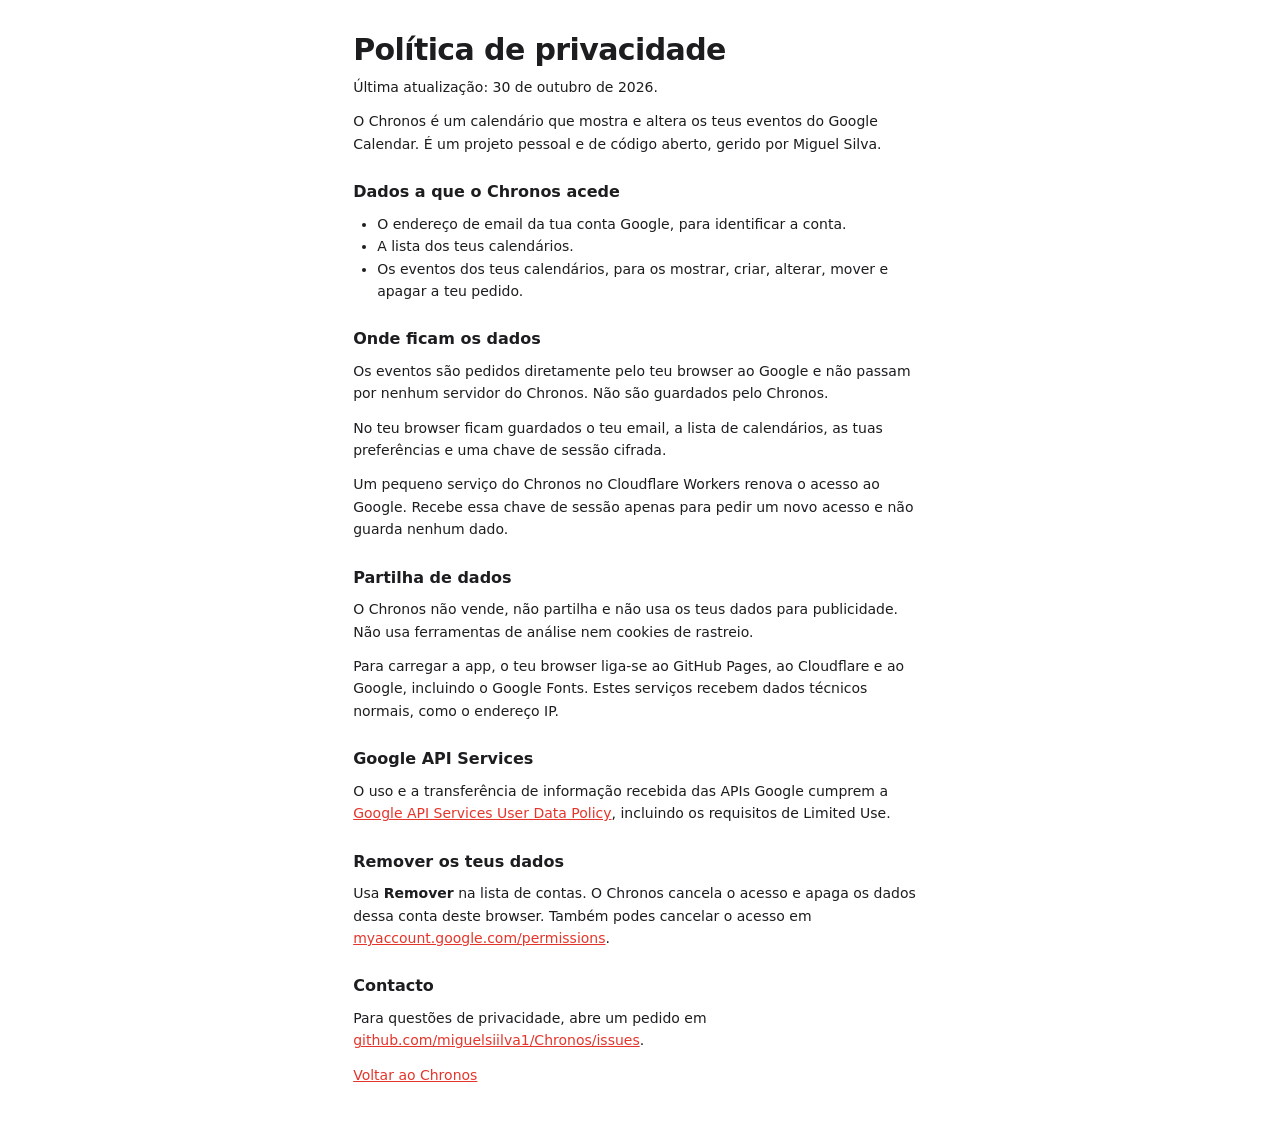
==== privacy.html @ e851f5c9 "Add repeating events with this, following and all scopes Also adds a Content Security Policy, frame " ====
<!doctype html>
<html lang="pt-PT">
<head>
  <meta charset="utf-8">
  <meta http-equiv="Content-Security-Policy" content="default-src 'none'; style-src 'self' https://fonts.googleapis.com; font-src https://fonts.gstatic.com; img-src 'self'; base-uri 'none'; form-action 'none'">
  <meta name="viewport" content="width=device-width, initial-scale=1">
  <title>Privacidade do Chronos</title>
  <link rel="icon" href="icons/icon.svg" type="image/svg+xml">
  <link rel="stylesheet" href="https://fonts.googleapis.com/css2?family=Inter:wght@400;500;600;700&display=swap">
  <link rel="stylesheet" href="styles.css">
</head>
<body class="legal-page">
  <main class="legal">
    <h1>Política de privacidade</h1>
    <p>Última atualização: 30 de outubro de 2026.</p>
    <p>O Chronos é um calendário que mostra e altera os teus eventos do Google Calendar. É um projeto pessoal e de código aberto, gerido por Miguel Silva.</p>

    <h2>Dados a que o Chronos acede</h2>
    <ul>
      <li>O endereço de email da tua conta Google, para identificar a conta.</li>
      <li>A lista dos teus calendários.</li>
      <li>Os eventos dos teus calendários, para os mostrar, criar, alterar, mover e apagar a teu pedido.</li>
    </ul>

    <h2>Onde ficam os dados</h2>
    <p>Os eventos são pedidos diretamente pelo teu browser ao Google e não passam por nenhum servidor do Chronos. Não são guardados pelo Chronos.</p>
    <p>No teu browser ficam guardados o teu email, a lista de calendários, as tuas preferências e uma chave de sessão cifrada.</p>
    <p>Um pequeno serviço do Chronos no Cloudflare Workers renova o acesso ao Google. Recebe essa chave de sessão apenas para pedir um novo acesso e não guarda nenhum dado.</p>

    <h2>Partilha de dados</h2>
    <p>O Chronos não vende, não partilha e não usa os teus dados para publicidade. Não usa ferramentas de análise nem cookies de rastreio.</p>
    <p>Para carregar a app, o teu browser liga-se ao GitHub Pages, ao Cloudflare e ao Google, incluindo o Google Fonts. Estes serviços recebem dados técnicos normais, como o endereço IP.</p>

    <h2>Google API Services</h2>
    <p>O uso e a transferência de informação recebida das APIs Google cumprem a <a href="https://developers.google.com/terms/api-services-user-data-policy">Google API Services User Data Policy</a>, incluindo os requisitos de Limited Use.</p>

    <h2>Remover os teus dados</h2>
    <p>Usa <strong>Remover</strong> na lista de contas. O Chronos cancela o acesso e apaga os dados dessa conta deste browser. Também podes cancelar o acesso em <a href="https://myaccount.google.com/permissions">myaccount.google.com/permissions</a>.</p>

    <h2>Contacto</h2>
    <p>Para questões de privacidade, abre um pedido em <a href="https://github.com/miguelsiilva1/Chronos/issues">github.com/miguelsiilva1/Chronos/issues</a>.</p>

    <p><a href="./">Voltar ao Chronos</a></p>
  </main>
</body>
</html>
---- styles.css ----
:root {
  color-scheme: light dark;

  --font: 'Inter', 'Segoe UI', system-ui, sans-serif;

  --bg: #ffffff;
  --bg-side: #f7f7f8;
  --bg-raised: #ffffff;
  --bg-hover: #efeff1;
  --bg-weekend: #fafafb;
  --bg-control: #eeeef0;
  --bg-selected: #ffffff;
  --band: #e8e8eb;
  --text: #1d1d1f;
  --text-2: #636366;
  --text-3: #76767b;
  --line: #ececee;
  --line-2: #d6d6da;
  --accent: #e5352b;
  --on-accent: #ffffff;
  --ev-fill: 13%;
  --ev-ink: 58%;
  --shadow: 0 6px 24px rgba(0, 0, 0, .12);

  --space-1: 4px;
  --space-2: 8px;
  --space-3: 12px;
  --space-4: 16px;
  --space-5: 24px;
  --space-6: 32px;

  --radius-s: 4px;
  --radius-m: 6px;
  --radius-l: 10px;
  --radius-full: 999px;

  --fs-xs: 11px;
  --fs-s: 12px;
  --fs-m: 13px;
  --fs-base: 14px;
  --fs-l: 16px;
  --fs-title: 30px;

  --hour: 52px;
  --gutter: 58px;
  --sidebar: 252px;
  --month-line: 20px;
  --speed: 150ms;
}

@media (prefers-color-scheme: dark) {
  :root {
    --bg: #1c1c1e;
    --bg-side: #161618;
    --bg-raised: #2a2a2d;
    --bg-hover: #303033;
    --bg-weekend: #1f1f21;
    --bg-control: #2c2c2f;
    --bg-selected: #48484c;
    --band: #333337;
    --text: #f5f5f7;
    --text-2: #b4b4ba;
    --text-3: #98989f;
    --line: #2d2d30;
    --line-2: #434347;
    --accent: #ff453a;
    --ev-fill: 26%;
    --ev-ink: 62%;
    --shadow: 0 6px 24px rgba(0, 0, 0, .5);
  }
}

* { box-sizing: border-box; }
[hidden] { display: none !important; }

html, body { height: 100%; }

body {
  margin: 0;
  background: var(--bg);
  color: var(--text);
  font: 400 var(--fs-base)/1.4 var(--font);
  font-variant-numeric: tabular-nums;
  -webkit-font-smoothing: antialiased;
  overflow: hidden;
}

body.legal-page { overflow: auto; }

h1, h2, p, ul { margin: 0; padding: 0; }
ul { list-style: none; }
button, input, select, textarea { font: inherit; color: inherit; }
button { background: none; border: 0; padding: 0; cursor: pointer; }
code { font-family: Consolas, 'Cascadia Mono', monospace; font-size: .95em; }
svg { width: 16px; height: 16px; fill: none; stroke: currentColor; stroke-width: 1.5; stroke-linecap: round; stroke-linejoin: round; }

:focus-visible { outline: 2px solid var(--accent); outline-offset: 1px; }

/* Shell */

.app { display: flex; height: 100dvh; }

.sidebar {
  flex: none;
  width: var(--sidebar);
  display: flex;
  flex-direction: column;
  gap: var(--space-5);
  padding: var(--space-4);
  background: var(--bg-side);
  border-right: 1px solid var(--line);
  overflow-y: auto;
}

.sidebar-hidden .sidebar { display: none; }
.scrim { display: none; }

.main { flex: 1; min-width: 0; display: flex; flex-direction: column; }

.topbar {
  flex: none;
  display: flex;
  align-items: center;
  gap: var(--space-3);
  padding: var(--space-3) var(--space-5) var(--space-3) var(--space-4);
  border-bottom: 1px solid var(--line);
}

.topbar-gap { flex: 1; }

.title {
  font-size: var(--fs-title);
  font-weight: 700;
  letter-spacing: -.022em;
  line-height: 1.2;
  white-space: nowrap;
}

.title span { font-weight: 400; color: var(--text-3); margin-left: .22em; }

.status { font-size: var(--fs-s); color: var(--text-3); white-space: nowrap; }

.view { flex: 1; min-height: 0; position: relative; }

/* Controls */

.icon-btn {
  display: inline-flex;
  align-items: center;
  justify-content: center;
  width: 28px;
  height: 28px;
  border-radius: var(--radius-m);
  color: var(--text-2);
  transition: background var(--speed), color var(--speed);
}

.icon-btn:hover { background: var(--bg-hover); color: var(--text); }

.btn {
  padding: 5px var(--space-3);
  border: 1px solid var(--line-2);
  border-radius: var(--radius-m);
  font-size: var(--fs-m);
  font-weight: 500;
  white-space: nowrap;
  transition: background var(--speed);
}

.btn:hover { background: var(--bg-hover); }
.btn-block { width: 100%; }
.btn-danger { color: var(--accent); }

.btn-primary {
  background: var(--accent);
  border-color: var(--accent);
  color: var(--on-accent);
  font-weight: 600;
  transition: opacity var(--speed);
}

.btn-primary:hover { background: var(--accent); opacity: .88; }

.btn-session { border-color: var(--accent); color: var(--accent); }

.btn-add {
  display: inline-flex;
  align-items: center;
  justify-content: center;
  width: 30px;
  height: 30px;
  border-radius: var(--radius-full);
  background: var(--accent);
  color: var(--on-accent);
  transition: opacity var(--speed);
}

.btn-add:hover { opacity: .88; }
.btn-add svg { stroke-width: 2; }

.segmented {
  display: inline-flex;
  padding: 2px;
  border-radius: var(--radius-m);
  background: var(--bg-control);
}

.segmented button {
  padding: 3px var(--space-3);
  border-radius: var(--radius-s);
  font-size: var(--fs-m);
  font-weight: 500;
  color: var(--text-2);
  transition: color var(--speed);
}

.segmented button:hover { color: var(--text); }

.segmented button[aria-pressed="true"] {
  background: var(--bg-selected);
  color: var(--text);
  font-weight: 600;
  box-shadow: 0 0 0 .5px var(--line-2);
}

.nav { display: inline-flex; align-items: center; gap: var(--space-1); }

/* Mini calendar */

.mini-head { display: flex; align-items: center; gap: 2px; margin-bottom: var(--space-2); }
.mini-head h2 { flex: 1; font-size: var(--fs-base); font-weight: 600; padding-left: var(--space-1); }

.mini-grid { display: grid; grid-template-columns: repeat(7, 1fr); row-gap: 2px; }

.mini-label {
  height: 24px;
  display: flex;
  align-items: center;
  justify-content: center;
  font-size: var(--fs-xs);
  color: var(--text-3);
}

.mini-day { position: relative; height: 28px; font-size: var(--fs-s); font-weight: 500; }
.mini-day.is-out { color: var(--text-3); font-weight: 400; }
.mini-day.in-range { background: var(--band); }
.mini-day.range-start { border-radius: var(--radius-full) 0 0 var(--radius-full); }
.mini-day.range-end { border-radius: 0 var(--radius-full) var(--radius-full) 0; }
.mini-day.range-start.range-end { border-radius: var(--radius-full); }

.mini-day span {
  display: inline-flex;
  align-items: center;
  justify-content: center;
  width: 24px;
  height: 24px;
  border-radius: var(--radius-full);
  transition: background var(--speed);
}

.mini-day:hover span { background: var(--bg-hover); }
.mini-day.is-today { color: var(--on-accent); font-weight: 700; }
.mini-day.is-today span, .mini-day.is-today:hover span { background: var(--accent); }

/* Sidebar lists */

.side-section h2 {
  font-size: var(--fs-s);
  font-weight: 600;
  color: var(--text-3);
  padding: 0 var(--space-1);
  margin-bottom: var(--space-2);
}

.cal-group + .cal-group { margin-top: var(--space-3); }

.cal-group-name {
  padding: 0 var(--space-1);
  margin-bottom: 2px;
  font-size: var(--fs-xs);
  color: var(--text-3);
  overflow: hidden;
  text-overflow: ellipsis;
  white-space: nowrap;
}

.cal-row {
  display: flex;
  align-items: center;
  gap: var(--space-2);
  padding: 4px var(--space-1);
  border-radius: var(--radius-m);
  font-size: var(--fs-m);
  cursor: pointer;
  transition: background var(--speed);
}

.cal-row:hover { background: var(--bg-hover); }
.cal-row span { min-width: 0; overflow: hidden; text-overflow: ellipsis; white-space: nowrap; }

.cal-row input {
  flex: none;
  appearance: none;
  width: 15px;
  height: 15px;
  margin: 0;
  border: 1.5px solid var(--c);
  border-radius: var(--radius-s);
  cursor: pointer;
}

.cal-row input:checked {
  background: var(--c) url("data:image/svg+xml,%3Csvg xmlns='http://www.w3.org/2000/svg' viewBox='0 0 16 16'%3E%3Cpath d='m3.5 8.5 3 3 6-7' fill='none' stroke='%23fff' stroke-width='2.4' stroke-linecap='round' stroke-linejoin='round'/%3E%3C/svg%3E") center/100% no-repeat;
}

.account-list { margin-bottom: var(--space-2); }

.account-list li {
  display: flex;
  align-items: center;
  gap: var(--space-2);
  padding: 4px var(--space-1);
  font-size: var(--fs-s);
}

.account-list li > span { flex: 1; min-width: 0; overflow: hidden; text-overflow: ellipsis; white-space: nowrap; }
.account-list li.is-expired > span { color: var(--text-3); }

.link-btn { font-size: var(--fs-s); color: var(--text-3); transition: color var(--speed); }
.link-btn:hover { color: var(--accent); }

.side-foot { margin-top: auto; display: flex; flex-direction: column; gap: var(--space-3); }
.side-foot p { font-size: var(--fs-s); line-height: 1.5; color: var(--text-2); }

/* Week and day */

.tv { position: absolute; inset: 0; overflow-y: auto; overflow-x: hidden; }

.tv-sticky {
  position: sticky;
  top: 0;
  z-index: 5;
  background: var(--bg);
  border-bottom: 1px solid var(--line-2);
}

.tv-days, .tv-body, .tv-allday {
  display: grid;
  grid-template-columns: var(--gutter) repeat(var(--days), minmax(0, 1fr));
}

.tv-day {
  display: flex;
  align-items: center;
  gap: 6px;
  height: 42px;
  padding: 0 var(--space-2);
  border-left: 1px solid transparent;
  font-size: var(--fs-m);
  color: var(--text-2);
  text-align: left;
  transition: background var(--speed);
}

.tv-day:hover { background: var(--bg-hover); }
.tv-day b { font-size: 18px; font-weight: 600; color: var(--text); }
.tv-day .day-short { display: none; }

.tv-day.is-today { color: var(--accent); font-weight: 500; }

.tv-day.is-today b {
  display: inline-flex;
  align-items: center;
  justify-content: center;
  min-width: 30px;
  height: 26px;
  padding: 0 var(--space-1);
  border-radius: var(--radius-full);
  background: var(--accent);
  color: var(--on-accent);
  font-weight: 700;
}

.tv-allday { border-top: 1px solid var(--line); }

.tv-allday-label {
  padding: var(--space-1) var(--space-2) 0 0;
  font-size: var(--fs-xs);
  color: var(--text-3);
  text-align: right;
}

.tv-allday-grid {
  grid-column: 2 / -1;
  display: grid;
  grid-template-columns: repeat(var(--days), minmax(0, 1fr));
  grid-auto-rows: 22px;
  gap: 2px 0;
  min-height: 26px;
  max-height: 96px;
  padding: 2px 0;
  overflow-y: auto;
  position: relative;
}

.tv-allday-cells {
  position: absolute;
  inset: 0;
  display: grid;
  grid-template-columns: repeat(var(--days), minmax(0, 1fr));
}

.tv-allday-cell { border-left: 1px solid var(--line); }

.tv-allday-ev {
  grid-column: var(--from) / var(--to);
  grid-row: var(--lane);
  z-index: 1;
  min-width: 0;
  margin: 0 3px;
  padding: 0 6px;
  border-left: 3px solid var(--c);
  border-radius: var(--radius-s);
  background: color-mix(in srgb, var(--c) var(--ev-fill), var(--bg));
  color: color-mix(in srgb, var(--c) var(--ev-ink), var(--text));
  font-size: var(--fs-s);
  font-weight: 500;
  text-align: left;
  overflow: hidden;
  text-overflow: ellipsis;
  white-space: nowrap;
  transition: background var(--speed);
}

.tv-allday-ev:hover { background: color-mix(in srgb, var(--c) calc(var(--ev-fill) + 8%), var(--bg)); }

.tv-body { position: relative; height: calc(var(--hour) * 24); user-select: none; -webkit-user-select: none; }

.tv-gutter { position: relative; }

.tv-hour {
  position: absolute;
  right: var(--space-2);
  top: calc(var(--h) * var(--hour));
  transform: translateY(-50%);
  font-size: var(--fs-xs);
  color: var(--text-3);
}

.tv-hour.is-near-now { visibility: hidden; }

.tv-col {
  position: relative;
  border-left: 1px solid var(--line);
  background-image: linear-gradient(var(--line) 1px, transparent 1px);
  background-size: 100% var(--hour);
  cursor: cell;
}

.tv-col.is-weekend { background-color: var(--bg-weekend); }

.tv-now-line {
  position: absolute;
  left: var(--gutter);
  right: 0;
  top: calc(var(--now) / 60 * var(--hour));
  height: 1px;
  background: color-mix(in srgb, var(--accent) 35%, transparent);
  pointer-events: none;
  z-index: 3;
}

.tv-now-time {
  position: absolute;
  right: var(--space-2);
  top: calc(var(--now) / 60 * var(--hour));
  transform: translateY(-50%);
  font-size: var(--fs-xs);
  font-weight: 600;
  color: var(--accent);
}

.tv-now-mark {
  position: absolute;
  left: 0;
  right: 0;
  top: calc(var(--now) / 60 * var(--hour) - 1px);
  height: 2px;
  background: var(--accent);
  pointer-events: none;
  z-index: 4;
}

.tv-now-mark::before {
  content: '';
  position: absolute;
  left: -5px;
  top: -4px;
  width: 10px;
  height: 10px;
  border-radius: var(--radius-full);
  background: var(--accent);
}

.ev {
  position: absolute;
  top: calc(var(--top) / 60 * var(--hour) + 1px);
  height: calc(var(--dur) / 60 * var(--hour) - 2px);
  left: calc(var(--col) * 100% / var(--cols) + 2px);
  width: calc(100% / var(--cols) - 4px);
  display: block;
  padding: 3px 6px;
  border-left: 3px solid var(--c);
  border-radius: var(--radius-s);
  background: color-mix(in srgb, var(--c) var(--ev-fill), var(--bg));
  color: color-mix(in srgb, var(--c) var(--ev-ink), var(--text));
  font-size: var(--fs-s);
  line-height: 1.3;
  text-align: left;
  overflow: hidden;
  cursor: pointer;
  z-index: 2;
  transition: background var(--speed);
}

.ev:hover { background: color-mix(in srgb, var(--c) calc(var(--ev-fill) + 8%), var(--bg)); }
.ev strong, .ev span { display: block; overflow: hidden; text-overflow: ellipsis; white-space: nowrap; }
.ev strong { font-weight: 600; }
.ev span { opacity: .85; }

.ev--short { padding-top: 1px; padding-bottom: 0; }
.ev--short strong, .ev--short span { display: inline; }
.ev--short span { margin-left: var(--space-1); }

.ev--ghost { z-index: 6; pointer-events: none; outline: 1px solid var(--c); }

/* Month */

.month { position: absolute; inset: 0; display: flex; flex-direction: column; }

.m-head, .m-grid { display: grid; grid-template-columns: repeat(7, minmax(0, 1fr)); }

.m-head { flex: none; border-bottom: 1px solid var(--line-2); }

.m-head div { padding: var(--space-2) var(--space-2); font-size: var(--fs-m); color: var(--text-2); }
.m-head .day-short { display: none; }

.m-grid { flex: 1; min-height: 0; grid-template-rows: repeat(6, minmax(0, 1fr)); }

.m-day {
  min-height: 0;
  min-width: 0;
  display: flex;
  flex-direction: column;
  padding: var(--space-1);
  border-right: 1px solid var(--line);
  border-bottom: 1px solid var(--line);
  overflow: hidden;
}

.m-day:nth-child(7n) { border-right: 0; }
.m-day.is-weekend { background: var(--bg-weekend); }

.m-num {
  flex: none;
  align-self: flex-start;
  min-width: 26px;
  height: 26px;
  padding: 0 var(--space-1);
  margin-bottom: 2px;
  border-radius: var(--radius-full);
  font-size: var(--fs-m);
  font-weight: 600;
  transition: background var(--speed);
}

.m-num:hover { background: var(--bg-hover); }
.m-day.is-out .m-num { color: var(--text-3); font-weight: 400; }
.m-day.is-today .m-num { background: var(--accent); color: var(--on-accent); font-weight: 700; }

.m-events { flex: 1; min-height: 0; overflow: hidden; }

.m-ev {
  display: flex;
  align-items: center;
  gap: 5px;
  width: 100%;
  height: var(--month-line);
  padding: 0 var(--space-1);
  border-radius: var(--radius-s);
  font-size: var(--fs-s);
  text-align: left;
  transition: background var(--speed);
}

.m-ev:hover { background: var(--bg-hover); }
.m-ev i { flex: none; width: 7px; height: 7px; border-radius: var(--radius-full); background: var(--c); }
.m-ev span { flex: 1; min-width: 0; overflow: hidden; text-overflow: ellipsis; white-space: nowrap; }
.m-ev time { flex: none; font-size: var(--fs-xs); color: var(--text-3); }

.m-ev--all {
  border-left: 3px solid var(--c);
  background: color-mix(in srgb, var(--c) var(--ev-fill), var(--bg));
  color: color-mix(in srgb, var(--c) var(--ev-ink), var(--text));
  font-weight: 500;
}

.m-ev--all:hover { background: color-mix(in srgb, var(--c) calc(var(--ev-fill) + 8%), var(--bg)); }

.m-more {
  display: block;
  width: 100%;
  height: var(--month-line);
  padding: 0 var(--space-1);
  font-size: var(--fs-xs);
  font-weight: 500;
  color: var(--text-2);
  text-align: left;
  transition: color var(--speed);
}

.m-more:hover { color: var(--text); }

/* Popover */

.popover {
  position: fixed;
  z-index: 20;
  width: min(320px, calc(100vw - var(--space-5)));
  max-height: calc(100dvh - var(--space-5));
  padding: var(--space-4);
  overflow-y: auto;
  border: 1px solid var(--line-2);
  border-radius: var(--radius-l);
  background: var(--bg-raised);
  box-shadow: var(--shadow);
}

.popover:focus { outline: none; }

.pop-head { display: flex; align-items: baseline; gap: var(--space-2); }

.pop-head i {
  flex: none;
  width: 10px;
  height: 10px;
  border-radius: var(--radius-full);
  background: var(--c);
}

.pop-head h2 { font-size: var(--fs-l); font-weight: 600; line-height: 1.3; overflow-wrap: anywhere; }

.pop-line { margin-top: var(--space-1); padding-left: 18px; font-size: var(--fs-m); color: var(--text-2); overflow-wrap: anywhere; }

.pop-notes {
  margin-top: var(--space-3);
  padding-top: var(--space-3);
  border-top: 1px solid var(--line);
  font-size: var(--fs-m);
  white-space: pre-wrap;
  overflow-wrap: anywhere;
}

.pop-actions {
  display: flex;
  flex-wrap: wrap;
  gap: var(--space-2);
  margin-top: var(--space-4);
}

.pop-actions a { color: inherit; text-decoration: none; }
.pop-confirm { width: 100%; font-size: var(--fs-m); color: var(--text-2); }

/* Editor */

.editor {
  width: min(460px, calc(100vw - var(--space-5)));
  max-height: calc(100dvh - var(--space-5));
  padding: var(--space-5);
  border: 1px solid var(--line-2);
  border-radius: var(--radius-l);
  background: var(--bg-raised);
  color: var(--text);
  box-shadow: var(--shadow);
}

.editor::backdrop { background: rgba(0, 0, 0, .28); }

.editor h2 { font-size: var(--fs-l); font-weight: 600; margin-bottom: var(--space-3); }

.input {
  width: 100%;
  min-width: 0;
  padding: 6px var(--space-2);
  border: 1px solid var(--line-2);
  border-radius: var(--radius-m);
  background: transparent;
  font-size: var(--fs-base);
}

select.input option, select.input optgroup { background: var(--bg-raised); color: var(--text); }

.input:focus { outline: 2px solid var(--accent); outline-offset: -1px; }
textarea.input { resize: vertical; }

.input-title { font-size: var(--fs-l); font-weight: 500; margin-bottom: var(--space-3); }
.input-time { width: 92px; flex: none; }

.check {
  display: inline-flex;
  align-items: center;
  gap: var(--space-2);
  margin: 0 0 var(--space-3) 88px;
  font-size: var(--fs-m);
  cursor: pointer;
}

.check input { accent-color: var(--accent); margin: 0; }

.field-row { display: flex; align-items: center; gap: var(--space-2); margin-bottom: var(--space-2); }
.field-row.field-top { align-items: flex-start; }
.field-row.field-top label { padding-top: 7px; }
.field-row label { flex: none; width: 80px; font-size: var(--fs-m); color: var(--text-2); }

.is-all-day .input-time { display: none; }

.editor-error { margin-top: var(--space-2); font-size: var(--fs-m); color: var(--accent); font-weight: 500; }

.weekdays { display: flex; gap: var(--space-1); margin: 0 0 var(--space-2) 88px; }

.weekdays button {
  width: 30px;
  height: 30px;
  border: 1px solid var(--line-2);
  border-radius: var(--radius-full);
  font-size: var(--fs-s);
  font-weight: 500;
  transition: background var(--speed);
}

.weekdays button:hover { background: var(--bg-hover); }
.weekdays button[aria-pressed="true"] { background: var(--accent); border-color: var(--accent); color: var(--on-accent); }

.scope { margin: var(--space-3) 0 0; padding: var(--space-3); border: 1px solid var(--line-2); border-radius: var(--radius-m); }
.scope legend { padding: 0 var(--space-1); font-size: var(--fs-m); color: var(--text-2); }
.scope label { display: flex; align-items: center; gap: var(--space-2); padding: 2px 0; font-size: var(--fs-m); cursor: pointer; }
.scope input { accent-color: var(--accent); margin: 0; }

.side-links { display: flex; gap: var(--space-3); }
.side-links a { color: var(--text-3); text-decoration: none; transition: color var(--speed); }
.side-links a:hover { color: var(--text); }

.legal { max-width: 68ch; margin: 0 auto; padding: var(--space-6) var(--space-4); line-height: 1.6; }
.legal h1 { font-size: var(--fs-title); letter-spacing: -.02em; line-height: 1.2; margin-bottom: var(--space-2); }
.legal h2 { font-size: var(--fs-l); margin: var(--space-5) 0 var(--space-2); }
.legal p, .legal ul { margin-bottom: var(--space-3); }
.legal ul { padding-left: var(--space-5); list-style: disc; }
.legal a { color: var(--accent); }

.editor-actions { display: flex; justify-content: flex-end; gap: var(--space-2); margin-top: var(--space-4); }

/* Toast */

.toast {
  position: fixed;
  left: 50%;
  bottom: var(--space-5);
  transform: translateX(-50%);
  z-index: 30;
  max-width: calc(100vw - var(--space-5));
  padding: var(--space-2) var(--space-4);
  border-radius: var(--radius-m);
  background: var(--text);
  color: var(--bg);
  font-size: var(--fs-m);
  font-weight: 500;
}

/* Phone */

@media (max-width: 760px) {
  :root { --gutter: 44px; --fs-title: 24px; --hour: 48px; }

  .sidebar {
    position: fixed;
    inset: 0 auto 0 0;
    z-index: 15;
    width: min(290px, 84vw);
    display: none;
    box-shadow: var(--shadow);
  }

  .drawer-open .sidebar { display: flex; }

  .drawer-open .scrim {
    display: block;
    position: fixed;
    inset: 0;
    z-index: 14;
    background: rgba(0, 0, 0, .32);
  }

  .topbar {
    flex-wrap: wrap;
    gap: var(--space-2);
    padding: var(--space-2) var(--space-3);
  }

  .title { flex: 1 1 calc(100% - 92px); min-width: 0; overflow: hidden; text-overflow: ellipsis; }
  .status, .topbar-gap { display: none; }
  .btn-add { order: 1; }
  .btn-session { order: 2; width: 100%; }
  .segmented { order: 3; flex: 1; }
  .segmented button { flex: 1; }
  .nav { order: 4; }

  .tv-day { flex-direction: column; justify-content: center; gap: 0; height: 50px; padding: 0; line-height: 1.2; font-size: var(--fs-s); }
  .tv-day b { font-size: var(--fs-base); }
  .tv-day.is-today b { min-width: 24px; height: 22px; }
  .day-long, .tv-day .day-long { display: none; }
  .tv-day .day-short, .m-head .day-short { display: inline; }
  .tv-day.is-single { flex-direction: row; gap: 6px; }

  .tv-allday-label { padding-right: var(--space-1); font-size: 10px; line-height: 1.1; }
  .tv-allday-ev { margin: 0 1px; padding: 0 3px; font-size: var(--fs-xs); border-left-width: 2px; }

  .tv:not(.tv--day) .ev { padding: 2px; border-left-width: 2px; font-size: 10px; left: calc(var(--col) * 100% / var(--cols) + 1px); width: calc(100% / var(--cols) - 2px); }
  .tv:not(.tv--day) .ev strong { display: block; white-space: normal; text-overflow: clip; }
  .tv:not(.tv--day) .ev span { display: none; }

  .m-head div { padding: var(--space-1); text-align: center; font-size: var(--fs-s); }
  .m-day { padding: 2px; }
  .m-num { align-self: center; min-width: 22px; height: 22px; padding: 0 2px; font-size: var(--fs-s); }
  .m-ev { gap: 3px; padding: 0 2px; font-size: 10px; }
  .m-ev i { width: 5px; height: 5px; }
  .m-ev time { display: none; }
  .m-ev--all { border-left-width: 2px; }
  .m-more { font-size: 10px; padding: 0 2px; }

  .editor { padding: var(--space-4); }
  .check { margin-left: 0; }
  .field-row label { width: 68px; }
  .input-time { width: 76px; }
  .weekdays { margin-left: 0; }
}

@media (prefers-reduced-motion: reduce) {
  * { transition: none !important; }
}
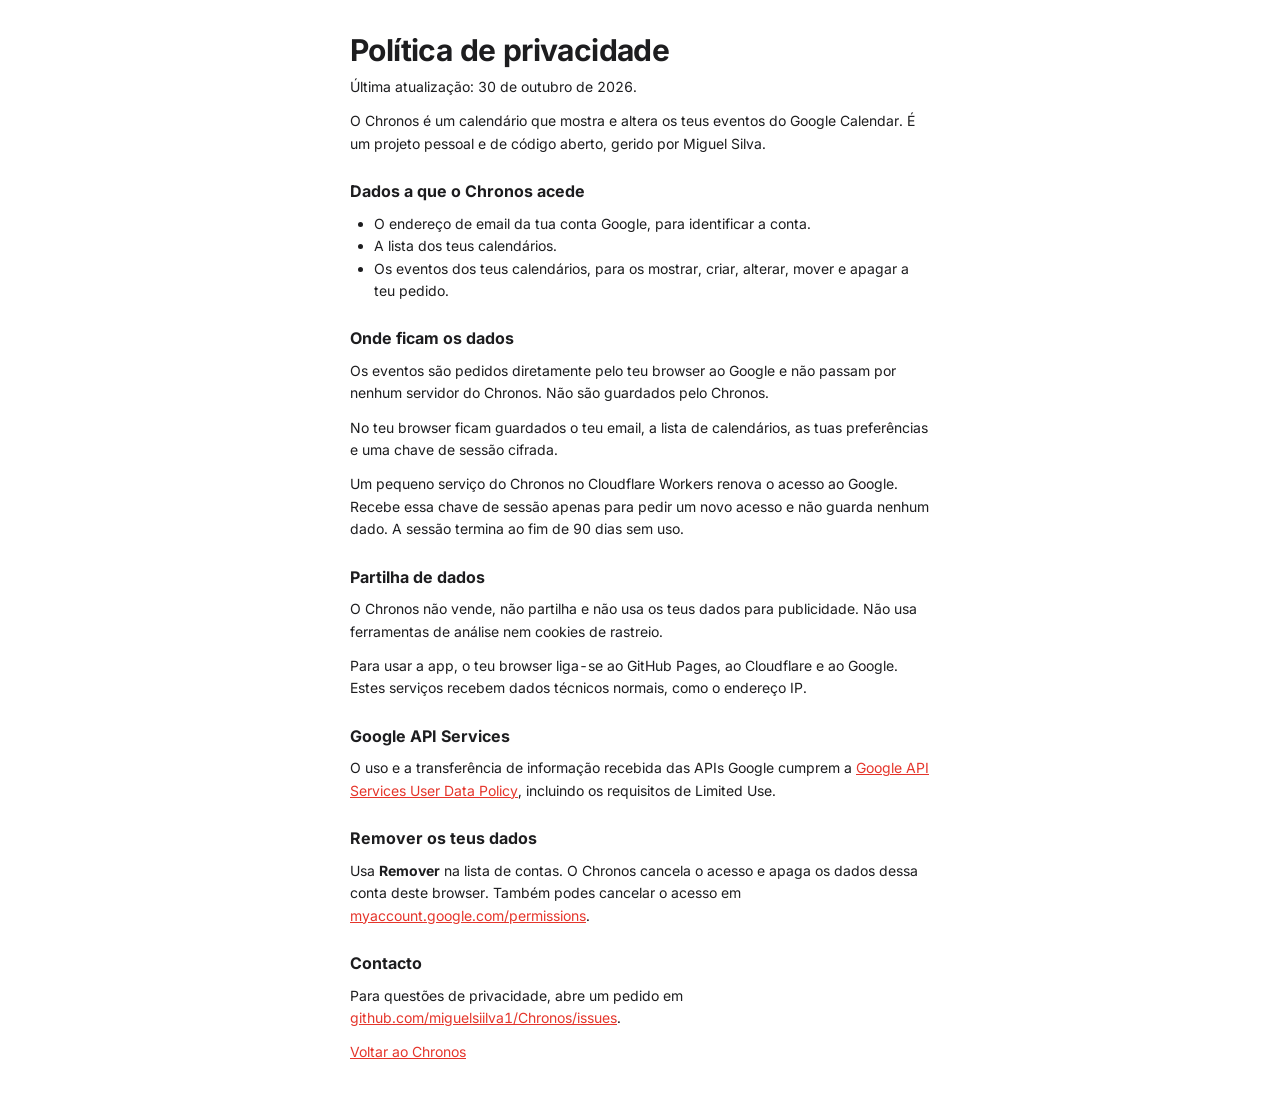
==== commit 772b0a1c: "Harden sessions and serve Inter locally Sessions now end after 90 days without use and change on eve" ====
--- a/privacy.html
+++ b/privacy.html
@@ -2,11 +2,10 @@
 <html lang="pt-PT">
 <head>
   <meta charset="utf-8">
-  <meta http-equiv="Content-Security-Policy" content="default-src 'none'; style-src 'self' https://fonts.googleapis.com; font-src https://fonts.gstatic.com; img-src 'self'; base-uri 'none'; form-action 'none'">
+  <meta http-equiv="Content-Security-Policy" content="default-src 'none'; style-src 'self'; font-src 'self'; img-src 'self'; base-uri 'none'; form-action 'none'">
   <meta name="viewport" content="width=device-width, initial-scale=1">
   <title>Privacidade do Chronos</title>
   <link rel="icon" href="icons/icon.svg" type="image/svg+xml">
-  <link rel="stylesheet" href="https://fonts.googleapis.com/css2?family=Inter:wght@400;500;600;700&display=swap">
   <link rel="stylesheet" href="styles.css">
 </head>
 <body class="legal-page">
@@ -25,11 +24,11 @@
     <h2>Onde ficam os dados</h2>
     <p>Os eventos são pedidos diretamente pelo teu browser ao Google e não passam por nenhum servidor do Chronos. Não são guardados pelo Chronos.</p>
     <p>No teu browser ficam guardados o teu email, a lista de calendários, as tuas preferências e uma chave de sessão cifrada.</p>
-    <p>Um pequeno serviço do Chronos no Cloudflare Workers renova o acesso ao Google. Recebe essa chave de sessão apenas para pedir um novo acesso e não guarda nenhum dado.</p>
+    <p>Um pequeno serviço do Chronos no Cloudflare Workers renova o acesso ao Google. Recebe essa chave de sessão apenas para pedir um novo acesso e não guarda nenhum dado. A sessão termina ao fim de 90 dias sem uso.</p>
 
     <h2>Partilha de dados</h2>
     <p>O Chronos não vende, não partilha e não usa os teus dados para publicidade. Não usa ferramentas de análise nem cookies de rastreio.</p>
-    <p>Para carregar a app, o teu browser liga-se ao GitHub Pages, ao Cloudflare e ao Google, incluindo o Google Fonts. Estes serviços recebem dados técnicos normais, como o endereço IP.</p>
+    <p>Para usar a app, o teu browser liga-se ao GitHub Pages, ao Cloudflare e ao Google. Estes serviços recebem dados técnicos normais, como o endereço IP.</p>
 
     <h2>Google API Services</h2>
     <p>O uso e a transferência de informação recebida das APIs Google cumprem a <a href="https://developers.google.com/terms/api-services-user-data-policy">Google API Services User Data Policy</a>, incluindo os requisitos de Limited Use.</p>
--- a/styles.css
+++ b/styles.css
@@ -1,3 +1,11 @@
+@font-face {
+  font-family: 'Inter';
+  font-style: normal;
+  font-weight: 100 900;
+  font-display: swap;
+  src: url('fonts/inter-latin-wght-normal.woff2') format('woff2');
+}
+
 :root {
   color-scheme: light dark;
 
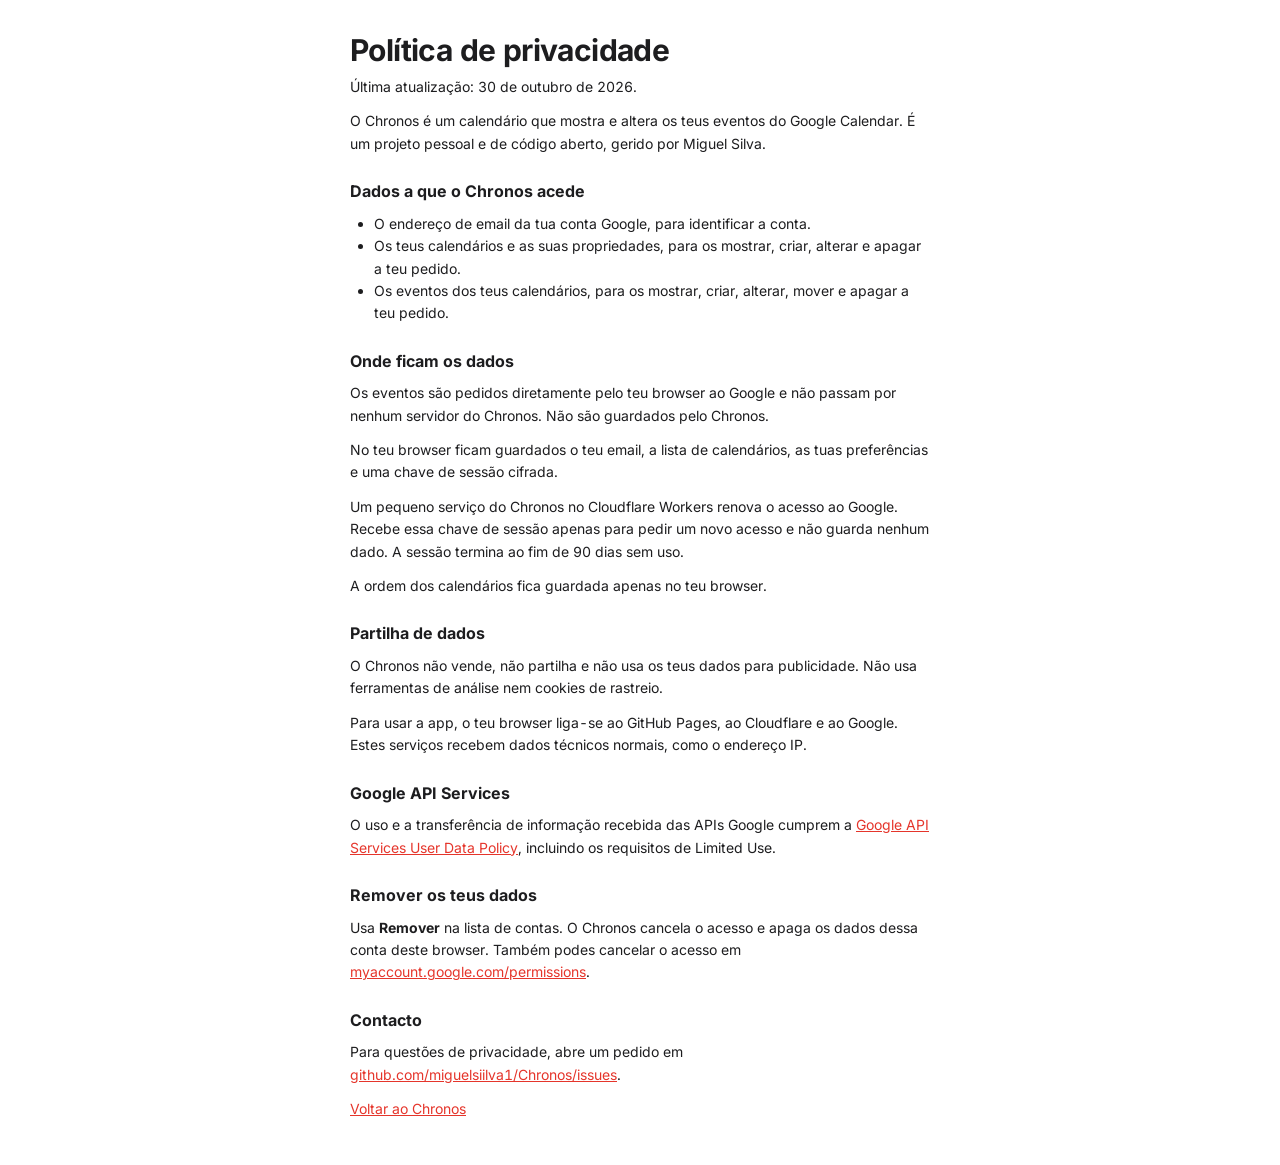
==== commit a8bc6584: "Add calendar management, reordering and an events panel Calendars can be created, renamed, recoloure" ====
--- a/privacy.html
+++ b/privacy.html
@@ -17,7 +17,7 @@
     <h2>Dados a que o Chronos acede</h2>
     <ul>
       <li>O endereço de email da tua conta Google, para identificar a conta.</li>
-      <li>A lista dos teus calendários.</li>
+      <li>Os teus calendários e as suas propriedades, para os mostrar, criar, alterar e apagar a teu pedido.</li>
       <li>Os eventos dos teus calendários, para os mostrar, criar, alterar, mover e apagar a teu pedido.</li>
     </ul>
 
@@ -25,6 +25,8 @@
     <p>Os eventos são pedidos diretamente pelo teu browser ao Google e não passam por nenhum servidor do Chronos. Não são guardados pelo Chronos.</p>
     <p>No teu browser ficam guardados o teu email, a lista de calendários, as tuas preferências e uma chave de sessão cifrada.</p>
     <p>Um pequeno serviço do Chronos no Cloudflare Workers renova o acesso ao Google. Recebe essa chave de sessão apenas para pedir um novo acesso e não guarda nenhum dado. A sessão termina ao fim de 90 dias sem uso.</p>
+
+    <p>A ordem dos calendários fica guardada apenas no teu browser.</p>
 
     <h2>Partilha de dados</h2>
     <p>O Chronos não vende, não partilha e não usa os teus dados para publicidade. Não usa ferramentas de análise nem cookies de rastreio.</p>
--- a/styles.css
+++ b/styles.css
@@ -176,6 +176,7 @@
 }
 
 .btn:hover { background: var(--bg-hover); }
+.btn:disabled { opacity: .45; cursor: not-allowed; }
 .btn-block { width: 100%; }
 .btn-danger { color: var(--accent); }
 
@@ -292,19 +293,61 @@
   white-space: nowrap;
 }
 
+.side-head { display: flex; align-items: center; justify-content: space-between; margin-bottom: var(--space-1); }
+.side-head h2 { margin-bottom: 0; }
+
 .cal-row {
   display: flex;
   align-items: center;
-  gap: var(--space-2);
-  padding: 4px var(--space-1);
+  gap: var(--space-1);
+  padding: 2px var(--space-1) 2px 0;
   border-radius: var(--radius-m);
   font-size: var(--fs-m);
-  cursor: pointer;
+  user-select: none;
+  -webkit-user-select: none;
   transition: background var(--speed);
 }
 
-.cal-row:hover { background: var(--bg-hover); }
-.cal-row span { min-width: 0; overflow: hidden; text-overflow: ellipsis; white-space: nowrap; }
+.cal-row:hover, .cal-row.is-open { background: var(--bg-hover); }
+.cal-row.is-dragging { background: var(--band); opacity: .85; cursor: grabbing; }
+
+.cal-grip {
+  flex: none;
+  width: 10px;
+  height: 16px;
+  background-image: radial-gradient(var(--text-3) 1px, transparent 1.2px);
+  background-size: 4px 4px;
+  background-position: center;
+  opacity: 0;
+  cursor: grab;
+  touch-action: none;
+  transition: opacity var(--speed);
+}
+
+.cal-row:hover .cal-grip { opacity: 1; }
+
+.cal-name {
+  flex: 1;
+  min-width: 0;
+  padding: 2px var(--space-1);
+  text-align: left;
+  overflow: hidden;
+  text-overflow: ellipsis;
+  white-space: nowrap;
+}
+
+.cal-more {
+  flex: none;
+  width: 22px;
+  height: 22px;
+  border-radius: var(--radius-s);
+  color: var(--text-2);
+  opacity: 0;
+  transition: opacity var(--speed), background var(--speed);
+}
+
+.cal-row:hover .cal-more, .cal-more:focus-visible { opacity: 1; }
+.cal-more:hover { background: var(--line-2); }
 
 .cal-row input {
   flex: none;
@@ -339,6 +382,58 @@
 
 .side-foot { margin-top: auto; display: flex; flex-direction: column; gap: var(--space-3); }
 .side-foot p { font-size: var(--fs-s); line-height: 1.5; color: var(--text-2); }
+
+/* Calendar panel */
+
+.cal-panel {
+  flex: none;
+  width: 272px;
+  display: flex;
+  flex-direction: column;
+  gap: var(--space-3);
+  padding: var(--space-4);
+  background: var(--bg);
+  border-right: 1px solid var(--line);
+  overflow: hidden;
+}
+
+.panel-head { display: flex; align-items: center; gap: var(--space-2); }
+.panel-head i { flex: none; width: 10px; height: 10px; border-radius: var(--radius-full); background: var(--c); }
+.panel-head h2 { flex: 1; min-width: 0; font-size: var(--fs-l); font-weight: 600; overflow-wrap: anywhere; }
+.panel-head .icon-btn { font-size: var(--fs-l); }
+
+.panel-summary, .panel-note { font-size: var(--fs-s); color: var(--text-3); }
+
+.panel-list { flex: 1; min-height: 0; overflow-y: auto; }
+.panel-day + .panel-day { margin-top: var(--space-3); }
+
+.panel-date {
+  display: block;
+  width: 100%;
+  padding: 2px 0;
+  font-size: var(--fs-s);
+  font-weight: 600;
+  color: var(--text-2);
+  text-align: left;
+  transition: color var(--speed);
+}
+
+.panel-date:hover { color: var(--text); }
+
+.panel-ev {
+  display: flex;
+  gap: var(--space-2);
+  width: 100%;
+  padding: 3px var(--space-1);
+  border-radius: var(--radius-s);
+  font-size: var(--fs-m);
+  text-align: left;
+  transition: background var(--speed);
+}
+
+.panel-ev:hover { background: var(--bg-hover); }
+.panel-ev time { flex: none; width: 52px; font-size: var(--fs-s); line-height: 1.55; color: var(--text-3); }
+.panel-ev span { min-width: 0; overflow-wrap: anywhere; }
 
 /* Week and day */
 
@@ -734,6 +829,37 @@
 
 .editor-error { margin-top: var(--space-2); font-size: var(--fs-m); color: var(--accent); font-weight: 500; }
 
+.field-label { flex: none; width: 80px; font-size: var(--fs-m); color: var(--text-2); }
+.editor-note { margin: 0 0 var(--space-2) 88px; font-size: var(--fs-s); color: var(--text-3); }
+
+.swatches { flex: 1; display: grid; grid-template-columns: repeat(6, 28px); gap: var(--space-1); }
+
+.swatches button {
+  width: 28px;
+  height: 28px;
+  border-radius: var(--radius-full);
+  background: var(--c);
+  transition: opacity var(--speed);
+}
+
+.swatches button:hover { opacity: .8; }
+.swatches button[aria-pressed="true"] { outline: 2px solid var(--text); outline-offset: 2px; }
+
+.color-input {
+  flex: none;
+  align-self: flex-start;
+  width: 32px;
+  height: 28px;
+  padding: 0;
+  border: 1px solid var(--line-2);
+  border-radius: var(--radius-s);
+  background: none;
+  cursor: pointer;
+}
+
+.cal-confirm { margin-top: var(--space-3); padding-top: var(--space-3); border-top: 1px solid var(--line); font-size: var(--fs-m); }
+.cal-confirm p { margin-bottom: var(--space-2); }
+
 .weekdays { display: flex; gap: var(--space-1); margin: 0 0 var(--space-2) 88px; }
 
 .weekdays button {
@@ -800,6 +926,16 @@
 
   .drawer-open .sidebar { display: flex; }
 
+  .cal-panel {
+    position: fixed;
+    inset: 0 auto 0 0;
+    z-index: 16;
+    width: min(320px, 90vw);
+    box-shadow: var(--shadow);
+  }
+
+  .cal-grip, .cal-more { opacity: 1; }
+
   .drawer-open .scrim {
     display: block;
     position: fixed;
@@ -847,9 +983,11 @@
 
   .editor { padding: var(--space-4); }
   .check { margin-left: 0; }
-  .field-row label { width: 68px; }
+  .field-row label, .field-label { width: 68px; }
   .input-time { width: 76px; }
-  .weekdays { margin-left: 0; }
+  .weekdays, .editor-note { margin-left: 0; }
+  .swatches { grid-template-columns: repeat(6, 24px); }
+  .swatches button { width: 24px; height: 24px; }
 }
 
 @media (prefers-reduced-motion: reduce) {
